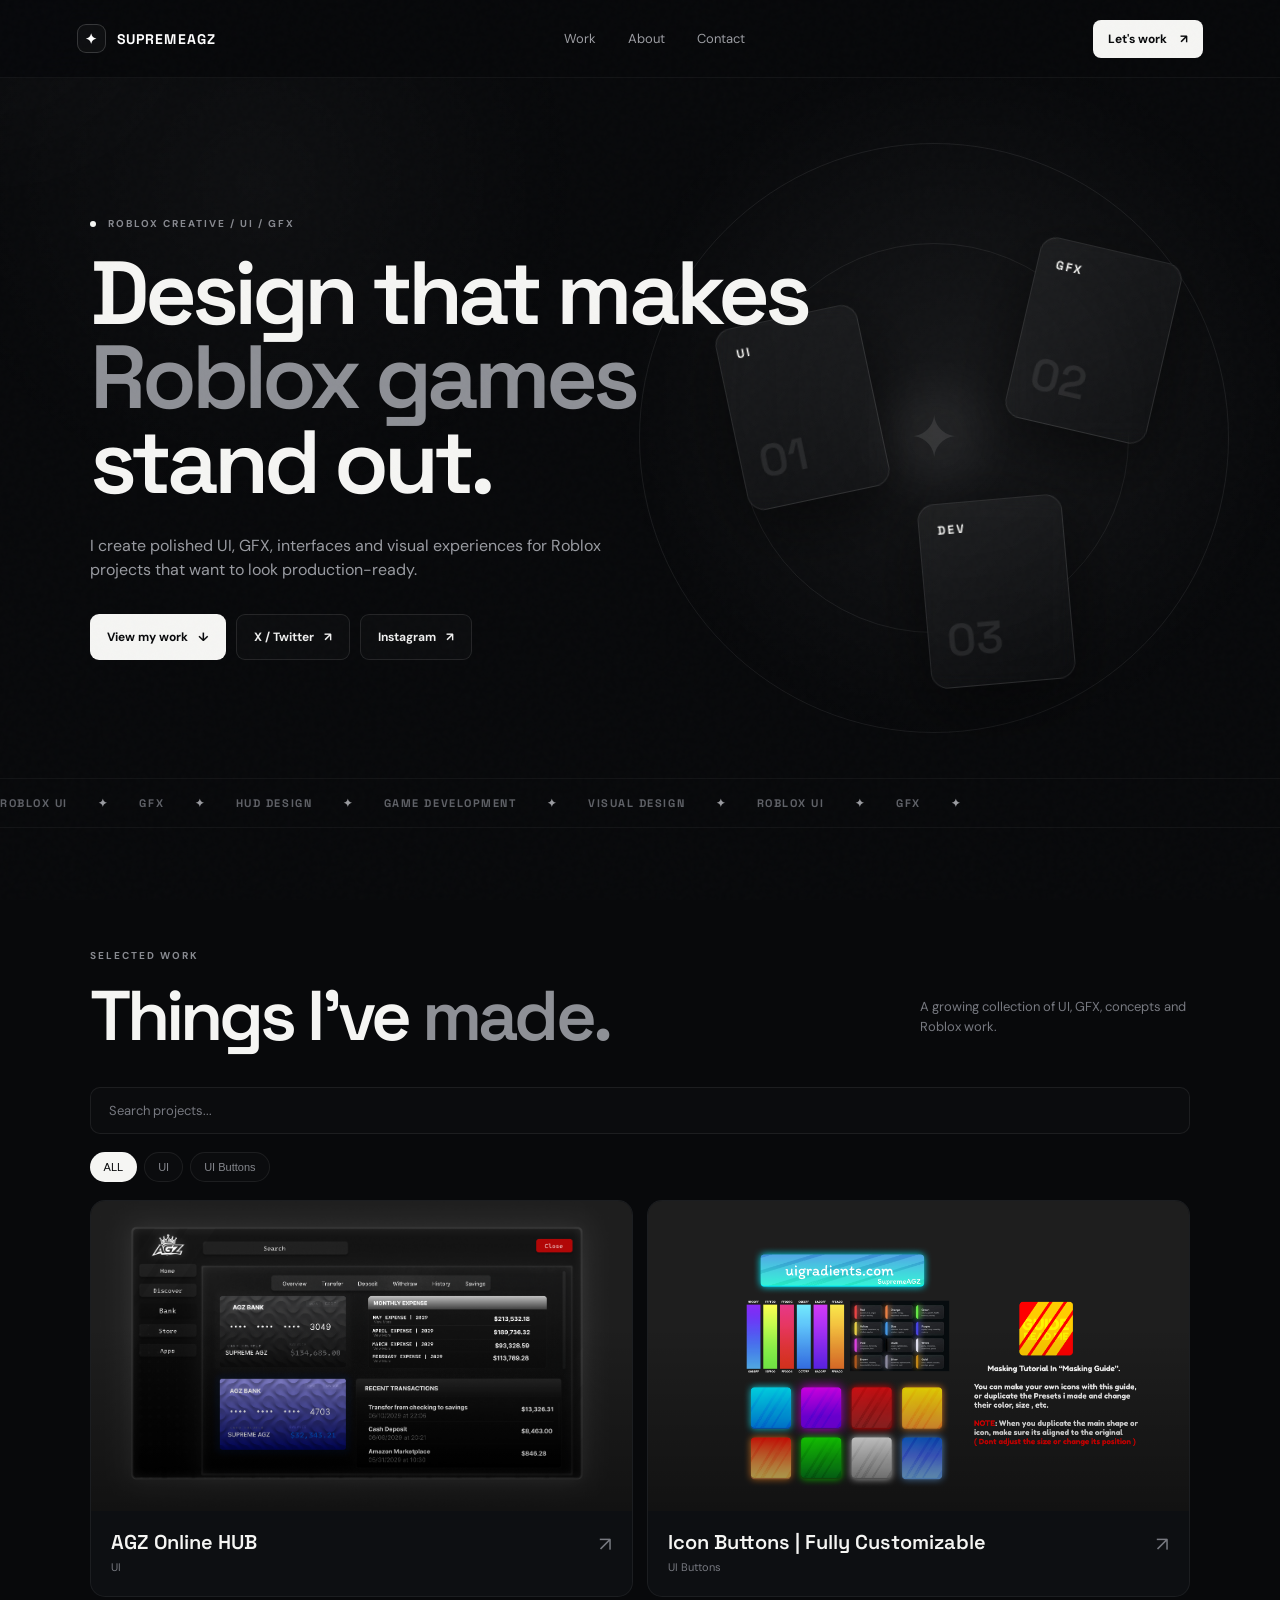
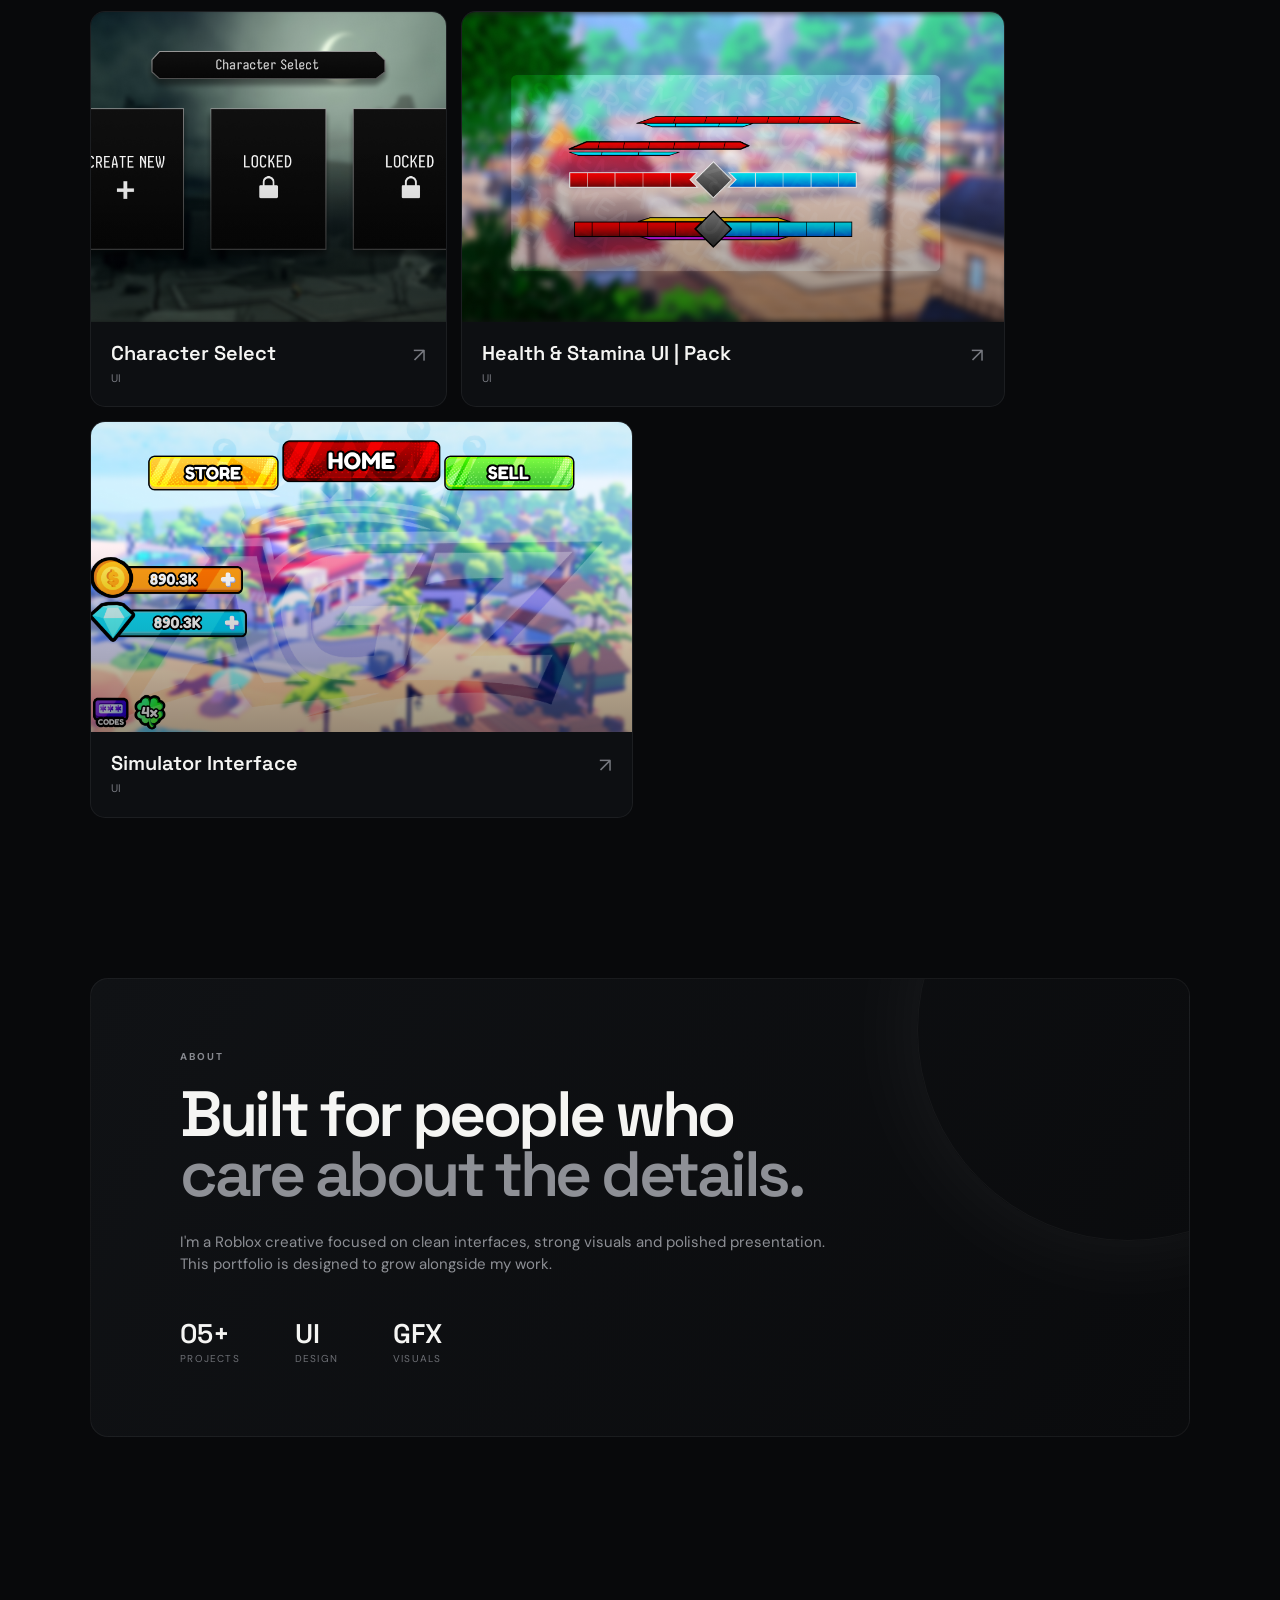
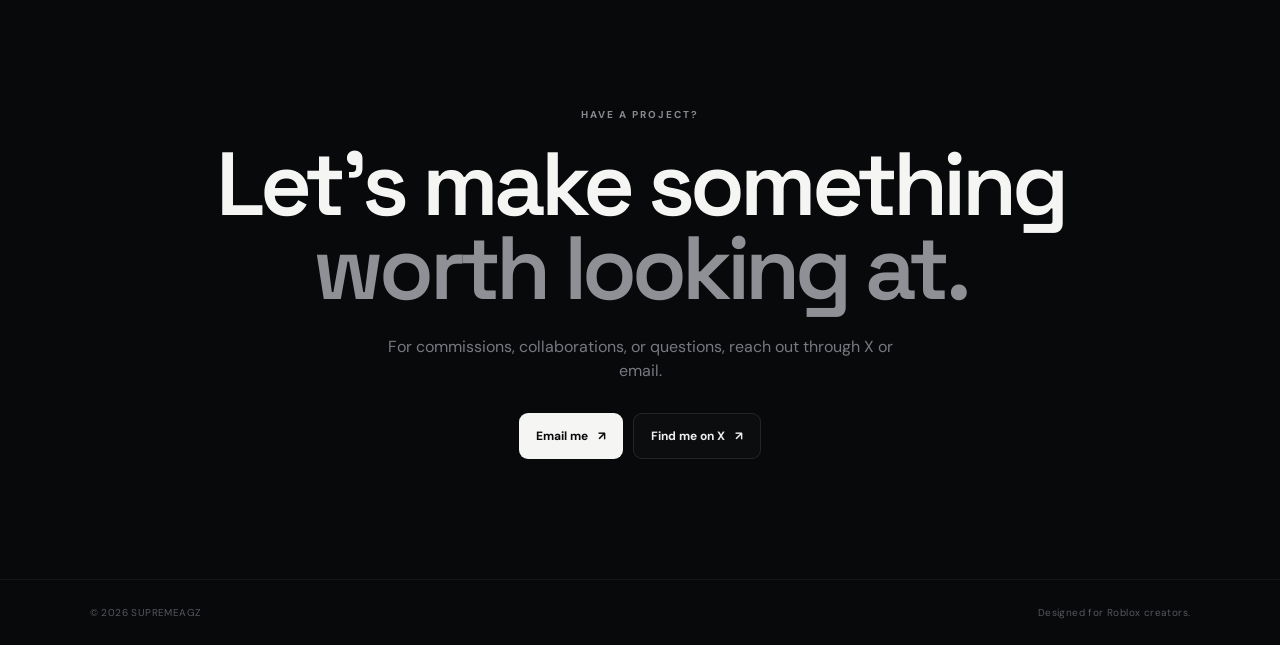
==== index.html @ 45ddc7b1 "Update index.html" ====
<!DOCTYPE html>
<html lang="en">
<head>
  <meta charset="UTF-8">
  <meta name="viewport" content="width=device-width, initial-scale=1.0">
  <title>SUPREMEAGZ — Roblox Creative Portfolio</title>
  <link rel="icon" type="image/png" href="assets/images/favicon.jpg">
  <meta name="description" content="Roblox UI, GFX and creative development portfolio.">
  <link rel="preconnect" href="https://fonts.googleapis.com">
  <link rel="preconnect" href="https://fonts.gstatic.com" crossorigin>
  <link href="https://fonts.googleapis.com/css2?family=DM+Sans:wght@400;500;600;700&family=Space+Grotesk:wght@500;600;700&display=swap" rel="stylesheet">
  <link rel="stylesheet" href="style.css">
  <link rel="apple-touch-icon" href="assets/images/favicon.jpg">
<meta name="theme-color" content="#08090b">
</head>
<body>
  <div class="cursor-glow"></div>
  <header class="site-header">
    <a class="brand" href="#top" aria-label="Home">
      <span class="brand-mark">✦</span>
      <span data-site-name>SUPREMEAGZ</span>
    </a>
    <nav>
      <a href="#work">Work</a>
      <a href="#about">About</a>
      <a href="#contact">Contact</a>
    </nav>
    <a class="header-cta" href="#contact">Let's work <span>↗</span></a>
  </header>

  <main id="top">
    <section class="hero">
      <div class="hero-noise"></div>
      <div class="hero-copy">
        <p class="eyebrow"><span></span> ROBLOX CREATIVE / UI / GFX</p>
        <h1>Design that makes<br><em>Roblox games</em> stand out.</h1>
        <p class="hero-text" data-hero-description>
          I create polished UI, GFX, interfaces and visual experiences for Roblox projects that want to look production-ready.
        </p>
        <div class="hero-actions">
          <a class="button primary" href="#work">View my work <span>↓</span></a>
          <a class="button ghost" data-x-link href="#" target="_blank" rel="noreferrer">X / Twitter <span>↗</span></a>
          <a class="button ghost" data-instagram-link href="#" target="_blank" rel="noopener">
  Instagram <span>↗</span>
</a>
        </div>
      </div>
      <div class="hero-art" aria-hidden="true">
        <div class="orbit orbit-one"></div>
        <div class="orbit orbit-two"></div>
        <div class="hero-card card-a"><span>UI</span><b>01</b></div>
        <div class="hero-card card-b"><span>GFX</span><b>02</b></div>
        <div class="hero-card card-c"><span>DEV</span><b>03</b></div>
        <div class="hero-center">✦</div>
      </div>
    </section>

    <section class="marquee" aria-hidden="true">
      <div>ROBLOX UI <i>✦</i> GFX <i>✦</i> HUD DESIGN <i>✦</i> GAME DEVELOPMENT <i>✦</i> VISUAL DESIGN <i>✦</i> ROBLOX UI <i>✦</i> GFX <i>✦</i></div>
    </section>

    <section class="work section" id="work">
      <div class="section-heading">
        <div>
          <p class="eyebrow">SELECTED WORK</p>
          <h2>Things I've <em>made.</em></h2>
        </div>
        <p class="section-note">A growing collection of UI, GFX, concepts and Roblox work.</p>
      </div>
     <div class="project-search">
  <input
    type="search"
    id="project-search"
    placeholder="Search projects..."
    aria-label="Search projects"
    autocomplete="off"
  >
</div>

<div class="filter-row" id="filters"></div>
<div class="project-grid" id="project-grid"></div>
    </section>

    <section class="about section" id="about">
      <div class="about-panel">
        <p class="eyebrow">ABOUT</p>
        <h2>Built for people who<br><em>care about the details.</em></h2>
        <p data-about>I'm a Roblox creative focused on clean interfaces, strong visuals and polished presentation. This portfolio is designed to grow alongside my work.</p>
        <div class="stats">
          <div><strong data-stat-projects>00+</strong><span>Projects</span></div>
          <div><strong>UI</strong><span>Design</span></div>
          <div><strong>GFX</strong><span>Visuals</span></div>
        </div>
      </div>
    </section>

    <section class="contact section" id="contact">
      <div class="contact-inner">
        <p class="eyebrow">HAVE A PROJECT?</p>
        <h2>Let's make something<br><em>worth looking at.</em></h2>
        <p>For commissions, collaborations, or questions, reach out through X or email.</p>
        <div class="contact-actions">
          <a class="button primary" data-email-link href="mailto:you@example.com">Email me <span>↗</span></a>
          <a class="button ghost" data-x-link href="#" target="_blank" rel="noreferrer">Find me on X <span>↗</span></a>
        </div>
      </div>
    </section>
  </main>

  <footer>
    <span>© <span id="year"></span> <span data-site-name>SUPREMEAGZ</span></span>
    <span>Designed for Roblox creators.</span>
  </footer>

  <div class="modal" id="project-modal" aria-hidden="true">
    <div class="modal-backdrop" data-close-modal></div>
    <div class="modal-window">
      <button class="modal-close" data-close-modal aria-label="Close">×</button>
      <div class="modal-image-wrap"><img id="modal-image" alt=""></div>
      <div class="modal-info">
        <p class="eyebrow" id="modal-category"></p>
        <h3 id="modal-title"></h3>
        <p id="modal-description"></p>
     <a id="modal-link" class="text-link" href="#" target="_blank" rel="noreferrer">Open project ↗</a>

<a id="modal-x" class="text-link" href="https://x.com/supremeagzgfx" target="_blank" rel="noopener">
  X / Twitter @supremeagzgfx ↗
</a>

<a id="modal-instagram" class="text-link" href="https://www.instagram.com/supremeagzgfx/" target="_blank" rel="noopener">
  Instagram @supremeagzgfx ↗
</a>
      </div>
    </div>
  </div>

  <script src="projects.js"></script>
  <script src="script.js"></script>
</body>
</html>
---- style.css ----
*{box-sizing:border-box}html{scroll-behavior:smooth}body{margin:0;background:#08090b;color:#f5f5f3;font-family:"DM Sans",sans-serif;line-height:1.5;overflow-x:hidden}body:before{content:"";position:fixed;inset:0;pointer-events:none;opacity:.035;background-image:url("data:image/svg+xml,%3Csvg viewBox='0 0 180 180' xmlns='http://www.w3.org/2000/svg'%3E%3Cfilter id='n'%3E%3CfeTurbulence type='fractalNoise' baseFrequency='.9' numOctaves='4' stitchTiles='stitch'/%3E%3C/filter%3E%3Crect width='100%25' height='100%25' filter='url(%23n)' opacity='.5'/%3E%3C/svg%3E");z-index:20}.site-header{height:78px;padding:0 6vw;display:flex;align-items:center;justify-content:space-between;border-bottom:1px solid #ffffff0c;position:sticky;top:0;background:#08090bd9;backdrop-filter:blur(18px);z-index:15}.brand{display:flex;align-items:center;gap:11px;color:#fff;text-decoration:none;font:700 14px "Space Grotesk";letter-spacing:.08em}.brand-mark{width:29px;height:29px;display:grid;place-items:center;border:1px solid #ffffff2a;border-radius:9px;background:#ffffff08;color:#fff}.site-header nav{display:flex;gap:32px}.site-header nav a{color:#9c9da2;text-decoration:none;font-size:13px}.site-header nav a:hover{color:#fff}.header-cta{color:#08090b;background:#f5f5f3;text-decoration:none;padding:10px 15px;border-radius:8px;font-size:12px;font-weight:700}.header-cta span,.button span{margin-left:10px}.hero{min-height:700px;padding:100px 7vw 80px;display:flex;align-items:center;position:relative;overflow:hidden;background:radial-gradient(circle at 75% 45%,#ffffff10,transparent 34%),radial-gradient(circle at 20% 15%,#ffffff08,transparent 28%)}.hero-copy{max-width:720px;position:relative;z-index:2}.eyebrow{font-size:10px;letter-spacing:.2em;color:#888a90;font-weight:700;margin:0 0 20px}.eyebrow span{display:inline-block;width:6px;height:6px;background:#f5f5f3;border-radius:50%;margin-right:8px}.hero h1,.section h2{font:600 clamp(52px,7vw,98px)/.94 "Space Grotesk";letter-spacing:-.055em;margin:0}.hero h1 em,.section h2 em{font-style:normal;color:#8e9096}.hero-text{max-width:570px;color:#999ba1;font-size:16px;margin:30px 0 32px}.hero-actions,.contact-actions{display:flex;gap:10px;flex-wrap:wrap}.button{display:inline-flex;align-items:center;justify-content:center;padding:13px 17px;border-radius:9px;text-decoration:none;font-size:12px;font-weight:700;transition:.25s transform,.25s background}.button:hover{transform:translateY(-2px)}.button.primary{background:#f5f5f3;color:#08090b}.button.ghost{border:1px solid #ffffff19;color:#eee;background:#ffffff05}.hero-art{position:absolute;right:6vw;width:42vw;height:560px;max-width:620px}.hero-center{position:absolute;left:50%;top:50%;transform:translate(-50%,-50%);font-size:60px;color:#ffffff18;text-shadow:0 0 70px #fff}.orbit{position:absolute;border:1px solid #ffffff12;border-radius:50%;left:50%;top:50%;transform:translate(-50%,-50%)}.orbit-one{width:390px;height:390px}.orbit-two{width:590px;height:590px}.hero-card{position:absolute;width:145px;height:185px;border:1px solid #ffffff18;background:linear-gradient(145deg,#ffffff0d,#ffffff02);border-radius:17px;padding:18px;display:flex;flex-direction:column;justify-content:space-between;box-shadow:0 20px 70px #0008;backdrop-filter:blur(10px)}.hero-card span{font:700 12px "Space Grotesk";letter-spacing:.15em}.hero-card b{font:600 45px "Space Grotesk";color:#ffffff16}.card-a{left:12%;top:28%;transform:rotate(-12deg)}.card-b{right:7%;top:16%;transform:rotate(13deg)}.card-c{right:25%;bottom:6%;transform:rotate(-5deg)}.marquee{overflow:hidden;border-top:1px solid #ffffff0b;border-bottom:1px solid #ffffff0b;padding:17px 0;white-space:nowrap;color:#5f6167;font:700 11px "Space Grotesk";letter-spacing:.14em}.marquee div{animation:scroll 30s linear infinite}.marquee i{font-style:normal;margin:0 26px;color:#9a9ba0}@keyframes scroll{to{transform:translateX(-35%)}}.section{padding:120px 7vw}.section-heading{display:flex;justify-content:space-between;align-items:end;margin-bottom:38px}.section h2{font-size:clamp(46px,5.5vw,76px)}.section-note{color:#777980;max-width:270px;font-size:13px}.filter-row{display:flex;gap:7px;margin-bottom:18px}.filter{border:1px solid #ffffff12;background:#ffffff04;color:#85878d;border-radius:99px;padding:8px 13px;font-size:11px;cursor:pointer}.filter.active,.filter:hover{background:#f5f5f3;color:#08090b}.project-grid{display:grid;grid-template-columns:repeat(12,1fr);gap:14px}.project{grid-column:span 6;min-height:390px;border:1px solid #ffffff10;border-radius:15px;overflow:hidden;background:#0d0f12;cursor:pointer;position:relative;transition:.35s transform,.35s border-color}.project:nth-child(3n){grid-column:span 4}.project:hover{transform:translateY(-5px);border-color:#ffffff2b}.project-image{height:310px;overflow:hidden;background:#111;position:relative}.project-image img{width:100%;height:100%;object-fit:cover;display:block;transition:.5s transform}.project:hover img{transform:scale(1.035)}.project-placeholder{width:100%;height:100%;display:grid;place-items:center;background:radial-gradient(circle,#25272b,#111216);font:700 56px "Space Grotesk";color:#ffffff12}.project-overlay{position:absolute;inset:0;background:linear-gradient(transparent 40%,#000b);opacity:.55}.project-info{padding:18px 20px 20px;display:flex;justify-content:space-between;gap:15px}.project-title{font:600 20px "Space Grotesk";margin:0}.project-meta{color:#777980;font-size:11px;margin-top:4px}.project-arrow{font-size:20px;color:#777980}.about{padding-top:40px}.about-panel{border:1px solid #ffffff0e;border-radius:18px;padding:70px 7vw;background:linear-gradient(120deg,#101215,#0a0b0d);position:relative;overflow:hidden}.about-panel:after{content:"";position:absolute;width:420px;height:420px;border-radius:50%;right:-150px;top:-160px;border:1px solid #ffffff0b;box-shadow:0 0 100px #fff1}.about-panel h2{font-size:clamp(42px,5vw,70px);max-width:800px}.about-panel>p:not(.eyebrow){color:#8d8f95;max-width:650px;margin:27px 0 40px;font-size:15px}.stats{display:flex;gap:55px}.stats div{display:flex;flex-direction:column}.stats strong{font:600 27px "Space Grotesk"}.stats span{font-size:10px;color:#6e7076;text-transform:uppercase;letter-spacing:.12em}.contact{padding:150px 7vw 120px;text-align:center}.contact-inner{max-width:900px;margin:auto}.contact h2{font-size:clamp(52px,7vw,92px)}.contact-inner>p:not(.eyebrow){color:#777980;max-width:520px;margin:25px auto 30px}.contact-actions{justify-content:center}footer{border-top:1px solid #ffffff0c;padding:25px 7vw;display:flex;justify-content:space-between;color:#55575d;font-size:10px;letter-spacing:.04em}.modal{display:none;position:fixed;inset:0;z-index:50}.modal.open{display:grid;place-items:center}.modal-backdrop{position:absolute;inset:0;background:#000c;backdrop-filter:blur(12px)}.modal-window{position:relative;width:min(1000px,90vw);max-height:90vh;overflow:auto;background:#0c0e11;border:1px solid #ffffff18;border-radius:18px;z-index:2;box-shadow:0 30px 100px #000}.modal-close{position:absolute;right:15px;top:12px;width:35px;height:35px;border:1px solid #ffffff18;background:#0008;color:#fff;border-radius:50%;font-size:23px;z-index:3;cursor:pointer}.modal-image-wrap{height:min(62vh,600px);background:#111}.modal-image-wrap img{width:100%;height:100%;object-fit:contain}.modal-info{padding:25px 28px 30px}.modal-info h3{font:600 32px "Space Grotesk";margin:0 0 10px}.modal-info p:not(.eyebrow){color:#85878d;max-width:700px}.text-link{color:#fff;font-size:12px;font-weight:700;text-decoration:none}.cursor-glow{position:fixed;width:320px;height:320px;border-radius:50%;background:#fff;opacity:.025;filter:blur(90px);pointer-events:none;transform:translate(-50%,-50%);z-index:0}@media(max-width:900px){.site-header nav{display:none}.hero{min-height:650px;padding-top:80px}.hero-art{opacity:.42;right:-20%;width:75vw}.hero-copy{max-width:650px}.project,.project:nth-child(3n){grid-column:span 12}.section-heading{display:block}.section-note{margin-top:18px}.about-panel{padding:50px 7vw}}@media(max-width:600px){.site-header{padding:0 5vw}.header-cta{display:none}.hero{padding:70px 5vw 60px}.hero h1{font-size:49px}.hero-art{right:-40%;top:120px;width:100vw}.section{padding:90px 5vw}.project-image{height:245px}.about-panel{padding:45px 6vw}.stats{gap:25px}.contact{padding:100px 5vw}.contact h2{font-size:50px}footer{padding:22px 5vw;gap:15px;flex-direction:column}}
.project-search {
  margin-bottom: 18px;
}

.project-search input {
  width: 100%;
  box-sizing: border-box;
  padding: 14px 18px;
  border: 1px solid #ffffff12;
  border-radius: 10px;
  background: #ffffff04;
  color: #f5f5f3;
  font: 13px "DM Sans", sans-serif;
  outline: none;
  transition: .25s border-color, .25s background, .25s box-shadow;
}

.project-search input::placeholder {
  color: #777980;
  opacity: 1;
}

.project-search input:focus {
  border-color: #ffffff2b;
  background: #ffffff06;
  box-shadow: 0 0 0 3px #ffffff05;
}

.no-results {
  grid-column: 1 / -1;
  padding: 60px 20px;
  text-align: center;
  opacity: .65;
}

.no-results h3 {
  margin: 0 0 8px;
  font: 600 22px "Space Grotesk";
}

.no-results p {
  margin: 0;
  color: #777980;
  font-size: 13px;
}
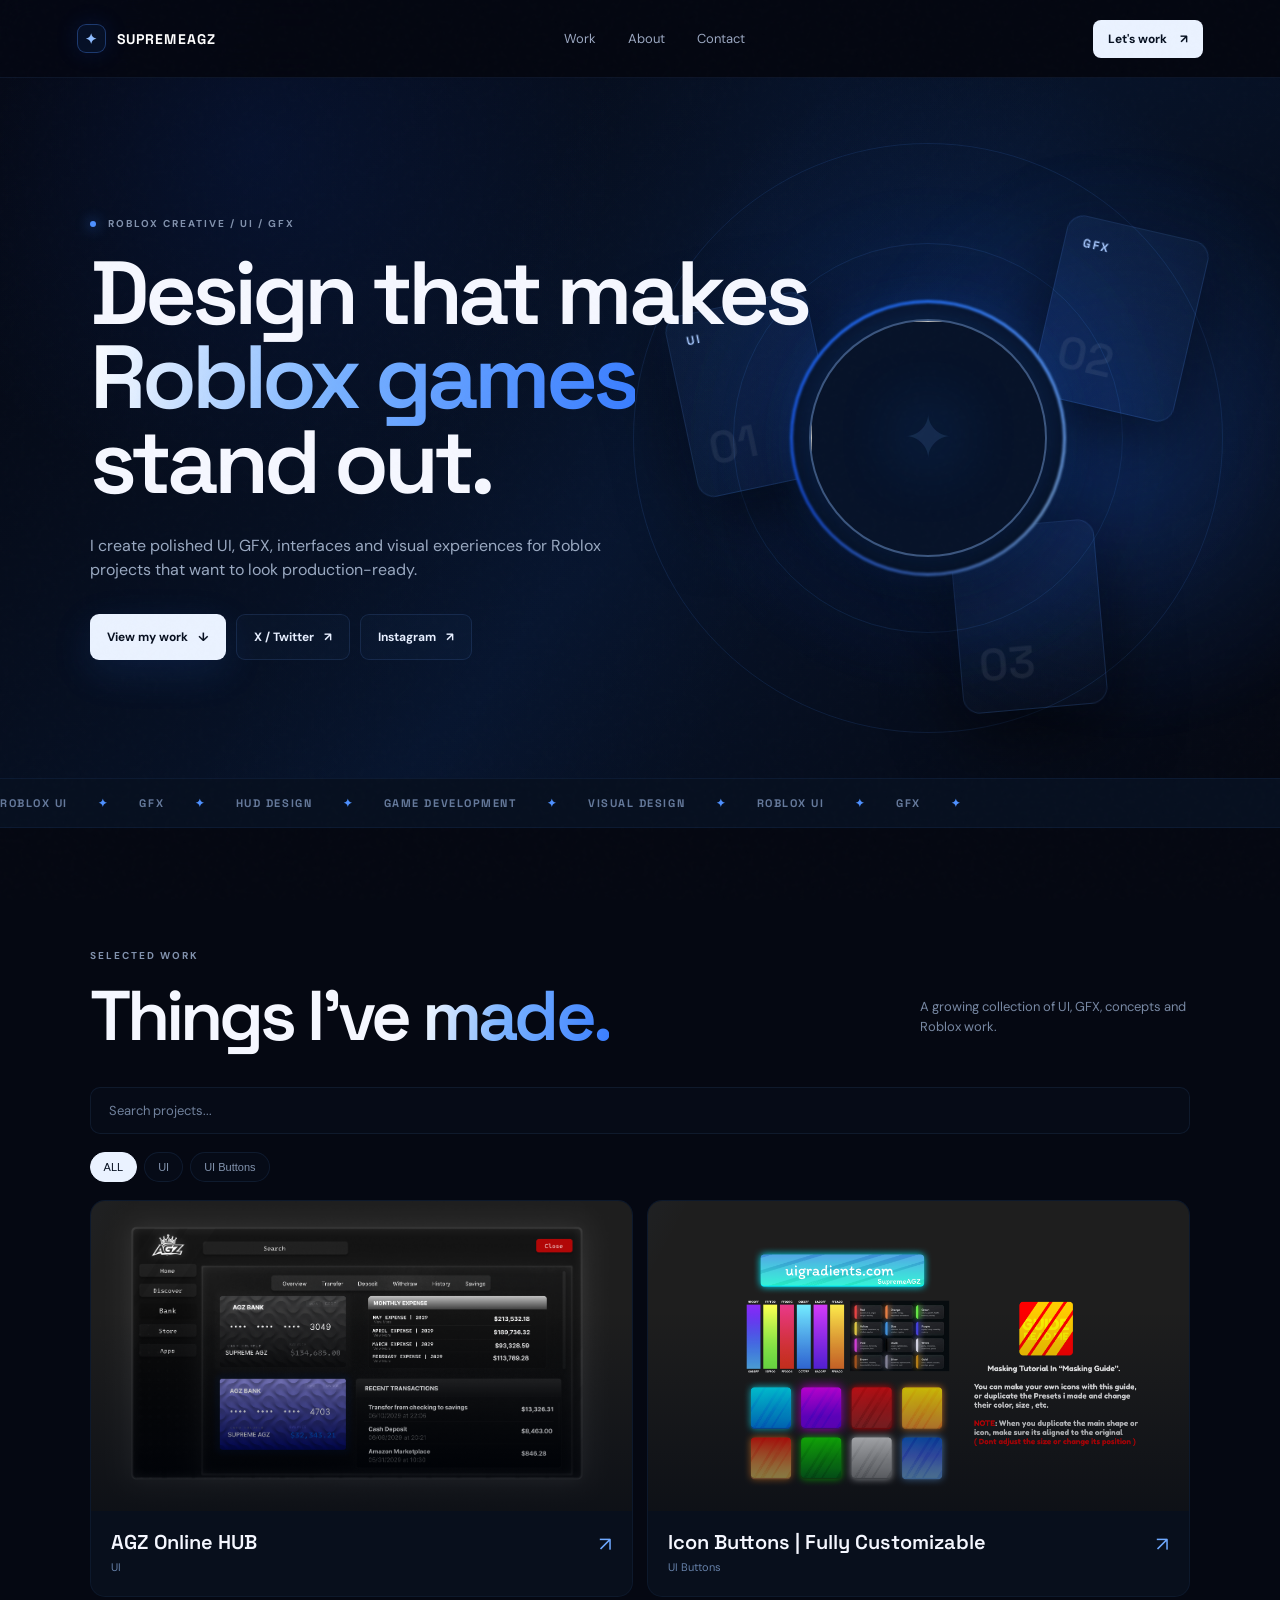
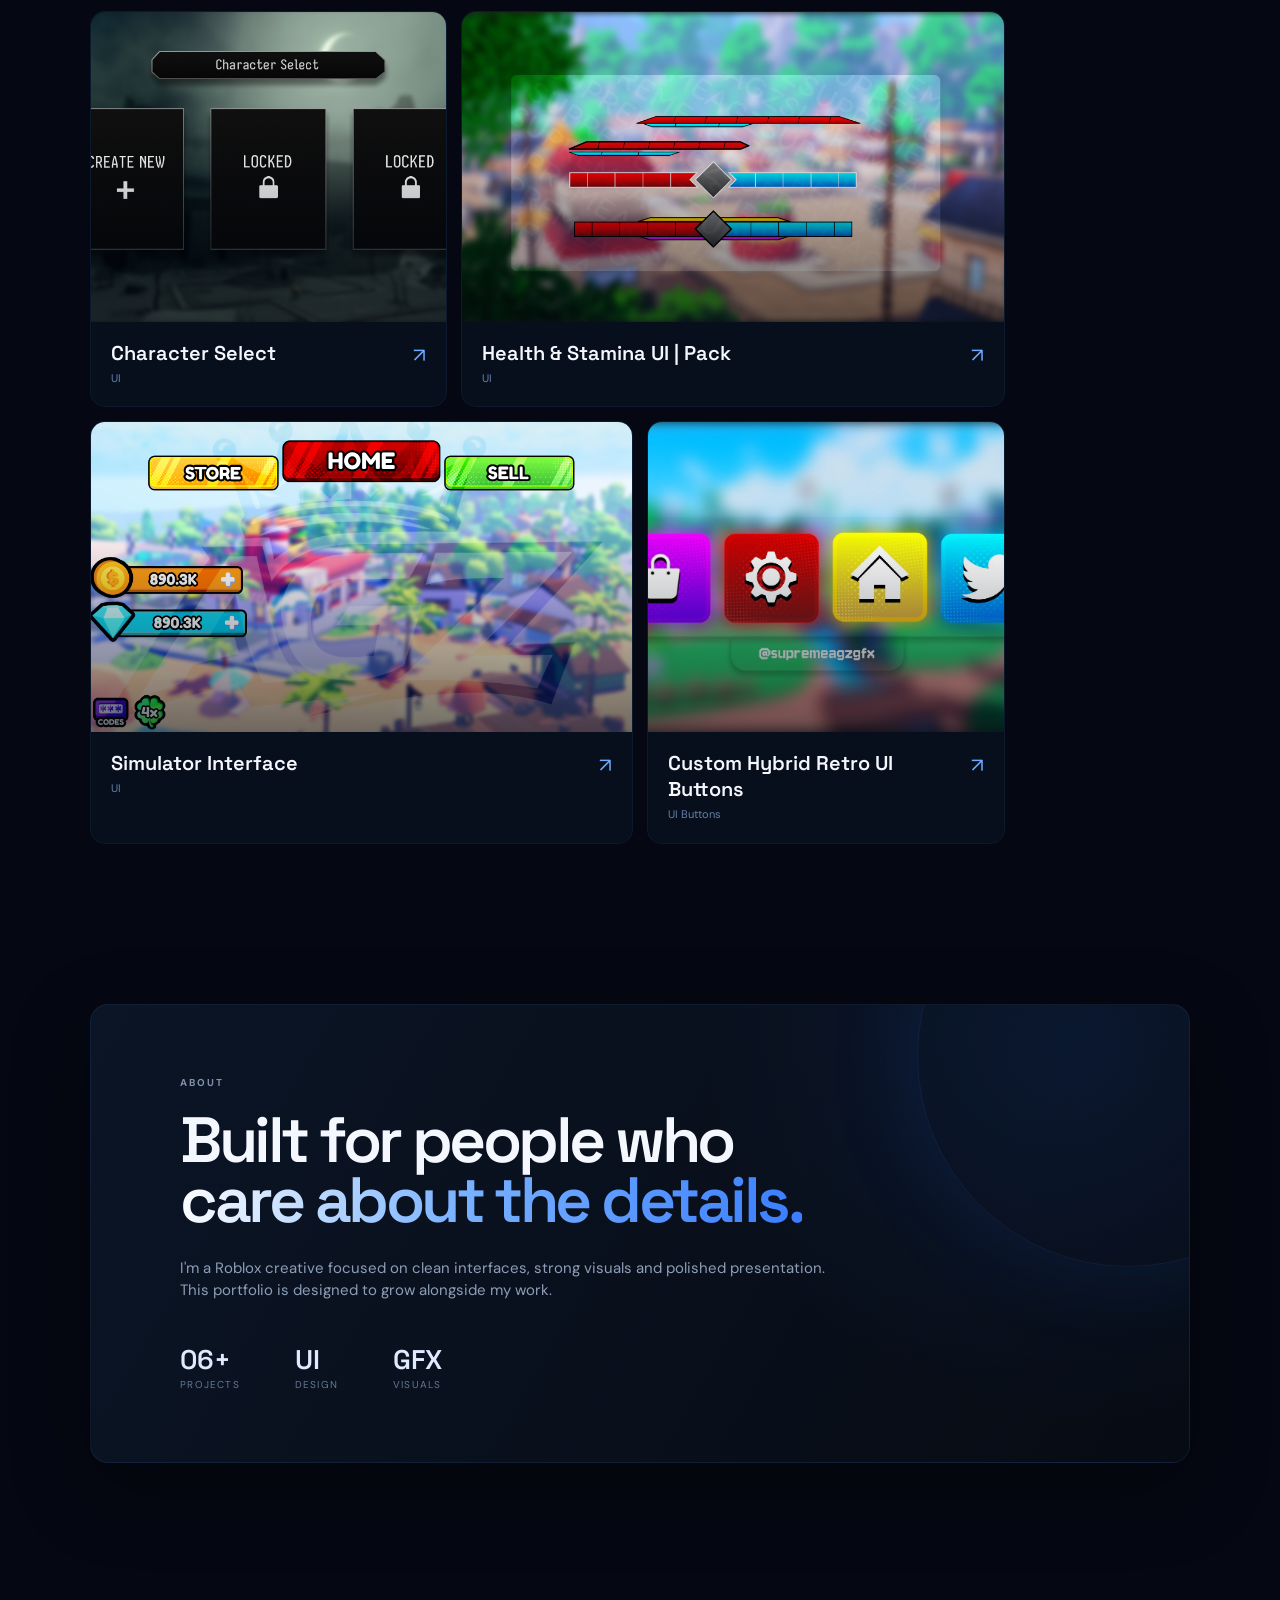
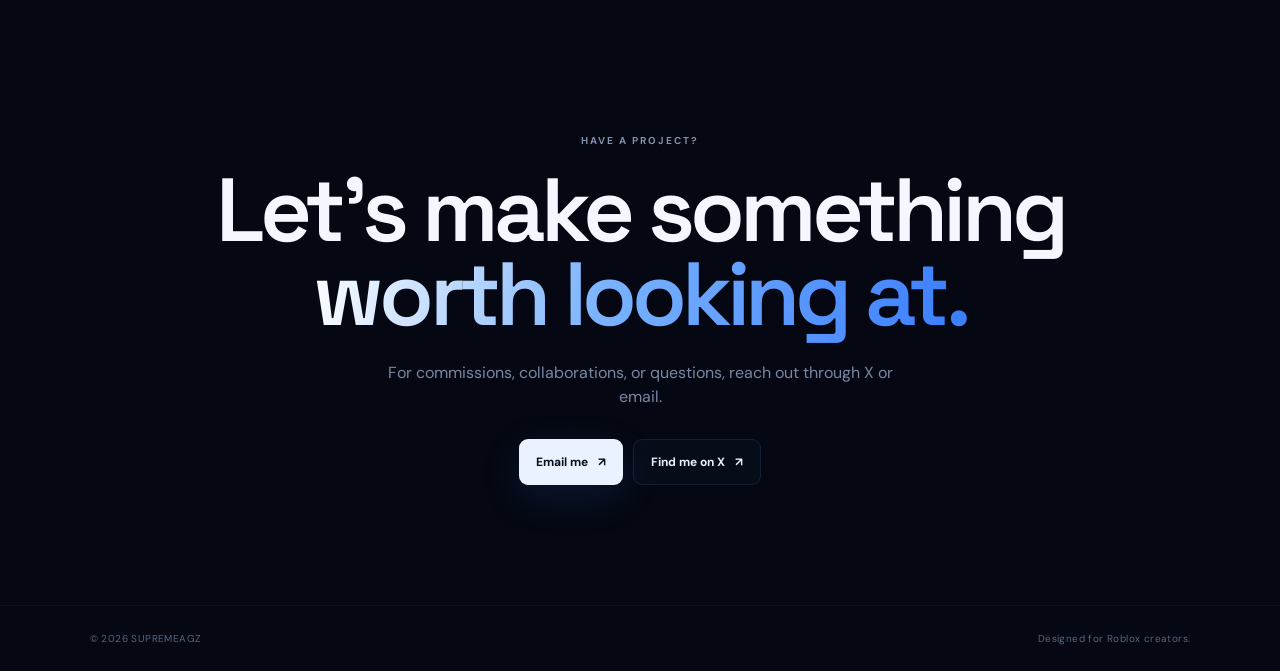
==== commit 5251a737: "Add files via upload" ====
--- a/index.html
+++ b/index.html
@@ -6,15 +6,21 @@
   <title>SUPREMEAGZ — Roblox Creative Portfolio</title>
   <link rel="icon" type="image/png" href="assets/images/favicon.jpg">
   <meta name="description" content="Roblox UI, GFX and creative development portfolio.">
+  <meta name="theme-color" content="#071022">
+  <meta property="og:title" content="SUPREMEAGZ — Roblox Creative Portfolio">
+  <meta property="og:description" content="Roblox UI, GFX and creative development portfolio.">
+  <meta property="og:type" content="website">
   <link rel="preconnect" href="https://fonts.googleapis.com">
   <link rel="preconnect" href="https://fonts.gstatic.com" crossorigin>
   <link href="https://fonts.googleapis.com/css2?family=DM+Sans:wght@400;500;600;700&family=Space+Grotesk:wght@500;600;700&display=swap" rel="stylesheet">
   <link rel="stylesheet" href="style.css">
-  <link rel="apple-touch-icon" href="assets/images/favicon.jpg">
-<meta name="theme-color" content="#08090b">
+  <link rel="apple-touch-icon" href="assets/images/webicon2.jpg">
 </head>
 <body>
   <div class="cursor-glow"></div>
+  <div class="site-ambient ambient-one"></div>
+  <div class="site-ambient ambient-two"></div>
+
   <header class="site-header">
     <a class="brand" href="#top" aria-label="Home">
       <span class="brand-mark">✦</span>
@@ -31,7 +37,8 @@
   <main id="top">
     <section class="hero">
       <div class="hero-noise"></div>
-      <div class="hero-copy">
+      <div class="hero-glow"></div>
+      <div class="hero-copy reveal reveal-left">
         <p class="eyebrow"><span></span> ROBLOX CREATIVE / UI / GFX</p>
         <h1>Design that makes<br><em>Roblox games</em> stand out.</h1>
         <p class="hero-text" data-hero-description>
@@ -40,14 +47,21 @@
         <div class="hero-actions">
           <a class="button primary" href="#work">View my work <span>↓</span></a>
           <a class="button ghost" data-x-link href="#" target="_blank" rel="noreferrer">X / Twitter <span>↗</span></a>
-          <a class="button ghost" data-instagram-link href="#" target="_blank" rel="noopener">
-  Instagram <span>↗</span>
-</a>
+          <a class="button ghost" data-instagram-link href="#" target="_blank" rel="noopener">Instagram <span>↗</span></a>
         </div>
       </div>
-      <div class="hero-art" aria-hidden="true">
+
+      <div class="hero-art reveal reveal-right" aria-hidden="true">
+        <div class="hero-orb orb-one"></div>
+        <div class="hero-orb orb-two"></div>
         <div class="orbit orbit-one"></div>
         <div class="orbit orbit-two"></div>
+
+        <div class="hero-pfp-wrap">
+          <div class="hero-pfp-ring"></div>
+          <img class="hero-pfp" src="assets/images/pfp.jpg" alt="">
+        </div>
+
         <div class="hero-card card-a"><span>UI</span><b>01</b></div>
         <div class="hero-card card-b"><span>GFX</span><b>02</b></div>
         <div class="hero-card card-c"><span>DEV</span><b>03</b></div>
@@ -60,29 +74,24 @@
     </section>
 
     <section class="work section" id="work">
-      <div class="section-heading">
+      <div class="section-heading reveal">
         <div>
           <p class="eyebrow">SELECTED WORK</p>
           <h2>Things I've <em>made.</em></h2>
         </div>
         <p class="section-note">A growing collection of UI, GFX, concepts and Roblox work.</p>
       </div>
-     <div class="project-search">
-  <input
-    type="search"
-    id="project-search"
-    placeholder="Search projects..."
-    aria-label="Search projects"
-    autocomplete="off"
-  >
-</div>
 
-<div class="filter-row" id="filters"></div>
-<div class="project-grid" id="project-grid"></div>
+      <div class="project-search reveal">
+        <input type="search" id="project-search" placeholder="Search projects..." aria-label="Search projects" autocomplete="off">
+      </div>
+
+      <div class="filter-row reveal" id="filters"></div>
+      <div class="project-grid" id="project-grid"></div>
     </section>
 
     <section class="about section" id="about">
-      <div class="about-panel">
+      <div class="about-panel reveal">
         <p class="eyebrow">ABOUT</p>
         <h2>Built for people who<br><em>care about the details.</em></h2>
         <p data-about>I'm a Roblox creative focused on clean interfaces, strong visuals and polished presentation. This portfolio is designed to grow alongside my work.</p>
@@ -95,7 +104,7 @@
     </section>
 
     <section class="contact section" id="contact">
-      <div class="contact-inner">
+      <div class="contact-inner reveal">
         <p class="eyebrow">HAVE A PROJECT?</p>
         <h2>Let's make something<br><em>worth looking at.</em></h2>
         <p>For commissions, collaborations, or questions, reach out through X or email.</p>
@@ -121,15 +130,9 @@
         <p class="eyebrow" id="modal-category"></p>
         <h3 id="modal-title"></h3>
         <p id="modal-description"></p>
-     <a id="modal-link" class="text-link" href="#" target="_blank" rel="noreferrer">Open project ↗</a>
-
-<a id="modal-x" class="text-link" href="https://x.com/supremeagzgfx" target="_blank" rel="noopener">
-  X / Twitter @supremeagzgfx ↗
-</a>
-
-<a id="modal-instagram" class="text-link" href="https://www.instagram.com/supremeagzgfx/" target="_blank" rel="noopener">
-  Instagram @supremeagzgfx ↗
-</a>
+        <a id="modal-link" class="text-link" href="#" target="_blank" rel="noreferrer">Open project ↗</a>
+        <a id="modal-x" class="text-link" href="https://x.com/supremeagzgfx" target="_blank" rel="noopener">X / Twitter @supremeagzgfx ↗</a>
+        <a id="modal-instagram" class="text-link" href="https://www.instagram.com/supremeagzgfx/" target="_blank" rel="noopener">Instagram @supremeagzgfx ↗</a>
       </div>
     </div>
   </div>
--- a/style.css
+++ b/style.css
@@ -1,46 +1,25 @@
-*{box-sizing:border-box}html{scroll-behavior:smooth}body{margin:0;background:#08090b;color:#f5f5f3;font-family:"DM Sans",sans-serif;line-height:1.5;overflow-x:hidden}body:before{content:"";position:fixed;inset:0;pointer-events:none;opacity:.035;background-image:url("data:image/svg+xml,%3Csvg viewBox='0 0 180 180' xmlns='http://www.w3.org/2000/svg'%3E%3Cfilter id='n'%3E%3CfeTurbulence type='fractalNoise' baseFrequency='.9' numOctaves='4' stitchTiles='stitch'/%3E%3C/filter%3E%3Crect width='100%25' height='100%25' filter='url(%23n)' opacity='.5'/%3E%3C/svg%3E");z-index:20}.site-header{height:78px;padding:0 6vw;display:flex;align-items:center;justify-content:space-between;border-bottom:1px solid #ffffff0c;position:sticky;top:0;background:#08090bd9;backdrop-filter:blur(18px);z-index:15}.brand{display:flex;align-items:center;gap:11px;color:#fff;text-decoration:none;font:700 14px "Space Grotesk";letter-spacing:.08em}.brand-mark{width:29px;height:29px;display:grid;place-items:center;border:1px solid #ffffff2a;border-radius:9px;background:#ffffff08;color:#fff}.site-header nav{display:flex;gap:32px}.site-header nav a{color:#9c9da2;text-decoration:none;font-size:13px}.site-header nav a:hover{color:#fff}.header-cta{color:#08090b;background:#f5f5f3;text-decoration:none;padding:10px 15px;border-radius:8px;font-size:12px;font-weight:700}.header-cta span,.button span{margin-left:10px}.hero{min-height:700px;padding:100px 7vw 80px;display:flex;align-items:center;position:relative;overflow:hidden;background:radial-gradient(circle at 75% 45%,#ffffff10,transparent 34%),radial-gradient(circle at 20% 15%,#ffffff08,transparent 28%)}.hero-copy{max-width:720px;position:relative;z-index:2}.eyebrow{font-size:10px;letter-spacing:.2em;color:#888a90;font-weight:700;margin:0 0 20px}.eyebrow span{display:inline-block;width:6px;height:6px;background:#f5f5f3;border-radius:50%;margin-right:8px}.hero h1,.section h2{font:600 clamp(52px,7vw,98px)/.94 "Space Grotesk";letter-spacing:-.055em;margin:0}.hero h1 em,.section h2 em{font-style:normal;color:#8e9096}.hero-text{max-width:570px;color:#999ba1;font-size:16px;margin:30px 0 32px}.hero-actions,.contact-actions{display:flex;gap:10px;flex-wrap:wrap}.button{display:inline-flex;align-items:center;justify-content:center;padding:13px 17px;border-radius:9px;text-decoration:none;font-size:12px;font-weight:700;transition:.25s transform,.25s background}.button:hover{transform:translateY(-2px)}.button.primary{background:#f5f5f3;color:#08090b}.button.ghost{border:1px solid #ffffff19;color:#eee;background:#ffffff05}.hero-art{position:absolute;right:6vw;width:42vw;height:560px;max-width:620px}.hero-center{position:absolute;left:50%;top:50%;transform:translate(-50%,-50%);font-size:60px;color:#ffffff18;text-shadow:0 0 70px #fff}.orbit{position:absolute;border:1px solid #ffffff12;border-radius:50%;left:50%;top:50%;transform:translate(-50%,-50%)}.orbit-one{width:390px;height:390px}.orbit-two{width:590px;height:590px}.hero-card{position:absolute;width:145px;height:185px;border:1px solid #ffffff18;background:linear-gradient(145deg,#ffffff0d,#ffffff02);border-radius:17px;padding:18px;display:flex;flex-direction:column;justify-content:space-between;box-shadow:0 20px 70px #0008;backdrop-filter:blur(10px)}.hero-card span{font:700 12px "Space Grotesk";letter-spacing:.15em}.hero-card b{font:600 45px "Space Grotesk";color:#ffffff16}.card-a{left:12%;top:28%;transform:rotate(-12deg)}.card-b{right:7%;top:16%;transform:rotate(13deg)}.card-c{right:25%;bottom:6%;transform:rotate(-5deg)}.marquee{overflow:hidden;border-top:1px solid #ffffff0b;border-bottom:1px solid #ffffff0b;padding:17px 0;white-space:nowrap;color:#5f6167;font:700 11px "Space Grotesk";letter-spacing:.14em}.marquee div{animation:scroll 30s linear infinite}.marquee i{font-style:normal;margin:0 26px;color:#9a9ba0}@keyframes scroll{to{transform:translateX(-35%)}}.section{padding:120px 7vw}.section-heading{display:flex;justify-content:space-between;align-items:end;margin-bottom:38px}.section h2{font-size:clamp(46px,5.5vw,76px)}.section-note{color:#777980;max-width:270px;font-size:13px}.filter-row{display:flex;gap:7px;margin-bottom:18px}.filter{border:1px solid #ffffff12;background:#ffffff04;color:#85878d;border-radius:99px;padding:8px 13px;font-size:11px;cursor:pointer}.filter.active,.filter:hover{background:#f5f5f3;color:#08090b}.project-grid{display:grid;grid-template-columns:repeat(12,1fr);gap:14px}.project{grid-column:span 6;min-height:390px;border:1px solid #ffffff10;border-radius:15px;overflow:hidden;background:#0d0f12;cursor:pointer;position:relative;transition:.35s transform,.35s border-color}.project:nth-child(3n){grid-column:span 4}.project:hover{transform:translateY(-5px);border-color:#ffffff2b}.project-image{height:310px;overflow:hidden;background:#111;position:relative}.project-image img{width:100%;height:100%;object-fit:cover;display:block;transition:.5s transform}.project:hover img{transform:scale(1.035)}.project-placeholder{width:100%;height:100%;display:grid;place-items:center;background:radial-gradient(circle,#25272b,#111216);font:700 56px "Space Grotesk";color:#ffffff12}.project-overlay{position:absolute;inset:0;background:linear-gradient(transparent 40%,#000b);opacity:.55}.project-info{padding:18px 20px 20px;display:flex;justify-content:space-between;gap:15px}.project-title{font:600 20px "Space Grotesk";margin:0}.project-meta{color:#777980;font-size:11px;margin-top:4px}.project-arrow{font-size:20px;color:#777980}.about{padding-top:40px}.about-panel{border:1px solid #ffffff0e;border-radius:18px;padding:70px 7vw;background:linear-gradient(120deg,#101215,#0a0b0d);position:relative;overflow:hidden}.about-panel:after{content:"";position:absolute;width:420px;height:420px;border-radius:50%;right:-150px;top:-160px;border:1px solid #ffffff0b;box-shadow:0 0 100px #fff1}.about-panel h2{font-size:clamp(42px,5vw,70px);max-width:800px}.about-panel>p:not(.eyebrow){color:#8d8f95;max-width:650px;margin:27px 0 40px;font-size:15px}.stats{display:flex;gap:55px}.stats div{display:flex;flex-direction:column}.stats strong{font:600 27px "Space Grotesk"}.stats span{font-size:10px;color:#6e7076;text-transform:uppercase;letter-spacing:.12em}.contact{padding:150px 7vw 120px;text-align:center}.contact-inner{max-width:900px;margin:auto}.contact h2{font-size:clamp(52px,7vw,92px)}.contact-inner>p:not(.eyebrow){color:#777980;max-width:520px;margin:25px auto 30px}.contact-actions{justify-content:center}footer{border-top:1px solid #ffffff0c;padding:25px 7vw;display:flex;justify-content:space-between;color:#55575d;font-size:10px;letter-spacing:.04em}.modal{display:none;position:fixed;inset:0;z-index:50}.modal.open{display:grid;place-items:center}.modal-backdrop{position:absolute;inset:0;background:#000c;backdrop-filter:blur(12px)}.modal-window{position:relative;width:min(1000px,90vw);max-height:90vh;overflow:auto;background:#0c0e11;border:1px solid #ffffff18;border-radius:18px;z-index:2;box-shadow:0 30px 100px #000}.modal-close{position:absolute;right:15px;top:12px;width:35px;height:35px;border:1px solid #ffffff18;background:#0008;color:#fff;border-radius:50%;font-size:23px;z-index:3;cursor:pointer}.modal-image-wrap{height:min(62vh,600px);background:#111}.modal-image-wrap img{width:100%;height:100%;object-fit:contain}.modal-info{padding:25px 28px 30px}.modal-info h3{font:600 32px "Space Grotesk";margin:0 0 10px}.modal-info p:not(.eyebrow){color:#85878d;max-width:700px}.text-link{color:#fff;font-size:12px;font-weight:700;text-decoration:none}.cursor-glow{position:fixed;width:320px;height:320px;border-radius:50%;background:#fff;opacity:.025;filter:blur(90px);pointer-events:none;transform:translate(-50%,-50%);z-index:0}@media(max-width:900px){.site-header nav{display:none}.hero{min-height:650px;padding-top:80px}.hero-art{opacity:.42;right:-20%;width:75vw}.hero-copy{max-width:650px}.project,.project:nth-child(3n){grid-column:span 12}.section-heading{display:block}.section-note{margin-top:18px}.about-panel{padding:50px 7vw}}@media(max-width:600px){.site-header{padding:0 5vw}.header-cta{display:none}.hero{padding:70px 5vw 60px}.hero h1{font-size:49px}.hero-art{right:-40%;top:120px;width:100vw}.section{padding:90px 5vw}.project-image{height:245px}.about-panel{padding:45px 6vw}.stats{gap:25px}.contact{padding:100px 5vw}.contact h2{font-size:50px}footer{padding:22px 5vw;gap:15px;flex-direction:column}}
-.project-search {
-  margin-bottom: 18px;
-}
-
-.project-search input {
-  width: 100%;
-  box-sizing: border-box;
-  padding: 14px 18px;
-  border: 1px solid #ffffff12;
-  border-radius: 10px;
-  background: #ffffff04;
-  color: #f5f5f3;
-  font: 13px "DM Sans", sans-serif;
-  outline: none;
-  transition: .25s border-color, .25s background, .25s box-shadow;
-}
-
-.project-search input::placeholder {
-  color: #777980;
-  opacity: 1;
-}
-
-.project-search input:focus {
-  border-color: #ffffff2b;
-  background: #ffffff06;
-  box-shadow: 0 0 0 3px #ffffff05;
-}
-
-.no-results {
-  grid-column: 1 / -1;
-  padding: 60px 20px;
-  text-align: center;
-  opacity: .65;
-}
-
-.no-results h3 {
-  margin: 0 0 8px;
-  font: 600 22px "Space Grotesk";
-}
-
-.no-results p {
-  margin: 0;
-  color: #777980;
-  font-size: 13px;
-}
+*{box-sizing:border-box}
+html{scroll-behavior:smooth}
+body{margin:0;background:#050812;color:#f5f7ff;font-family:"DM Sans",sans-serif;line-height:1.5;overflow-x:hidden}
+body:before{content:"";position:fixed;inset:0;pointer-events:none;opacity:.025;background-image:url("data:image/svg+xml,%3Csvg viewBox='0 0 180 180' xmlns='http://www.w3.org/2000/svg'%3E%3Cfilter id='n'%3E%3CfeTurbulence type='fractalNoise' baseFrequency='.9' numOctaves='4' stitchTiles='stitch'/%3E%3C/filter%3E%3Crect width='100%25' height='100%25' filter='url(%23n)' opacity='.5'/%3E%3C/svg%3E");z-index:20}
+.site-header{height:78px;padding:0 6vw;display:flex;align-items:center;justify-content:space-between;border-bottom:1px solid #5ea7ff18;position:sticky;top:0;background:#050812d9;backdrop-filter:blur(18px);z-index:15}
+.brand{display:flex;align-items:center;gap:11px;color:#fff;text-decoration:none;font:700 14px "Space Grotesk";letter-spacing:.08em}.brand-mark{width:29px;height:29px;display:grid;place-items:center;border:1px solid #4b8dff55;border-radius:9px;background:#2876ff16;color:#8fbcff;box-shadow:0 0 25px #1d65ff22}.site-header nav{display:flex;gap:32px}.site-header nav a{color:#9ba8c1;text-decoration:none;font-size:13px;transition:.2s color}.site-header nav a:hover{color:#fff}.header-cta{color:#061020;background:#eaf2ff;text-decoration:none;padding:10px 15px;border-radius:8px;font-size:12px;font-weight:700;transition:.25s transform,.25s box-shadow}.header-cta:hover{transform:translateY(-2px);box-shadow:0 10px 35px #3182ff35}.header-cta span,.button span{margin-left:10px}
+.hero{min-height:700px;padding:100px 7vw 80px;display:flex;align-items:center;position:relative;overflow:hidden;background:radial-gradient(circle at 76% 44%,#216cff25,transparent 31%),radial-gradient(circle at 20% 10%,#1558ff18,transparent 30%),linear-gradient(135deg,#050812,#071329 55%,#050812)}
+.hero-copy{max-width:720px;position:relative;z-index:2}.eyebrow{font-size:10px;letter-spacing:.2em;color:#8292ad;font-weight:700;margin:0 0 20px}.eyebrow span{display:inline-block;width:6px;height:6px;background:#4f91ff;border-radius:50%;margin-right:8px;box-shadow:0 0 14px #3b82ff}.hero h1,.section h2{font:600 clamp(52px,7vw,98px)/.94 "Space Grotesk";letter-spacing:-.055em;margin:0}.hero h1 em,.section h2 em{font-style:normal;background:linear-gradient(100deg,#fff 0%,#79b2ff 45%,#397dff 100%);-webkit-background-clip:text;background-clip:text;color:transparent}.hero-text{max-width:570px;color:#9aa9c1;font-size:16px;margin:30px 0 32px}.hero-actions,.contact-actions{display:flex;gap:10px;flex-wrap:wrap}.button{display:inline-flex;align-items:center;justify-content:center;padding:13px 17px;border-radius:9px;text-decoration:none;font-size:12px;font-weight:700;transition:.25s transform,.25s background,.25s box-shadow,.25s border-color}.button:hover{transform:translateY(-3px)}.button.primary{background:#eaf2ff;color:#071020;box-shadow:0 12px 40px #3182ff22}.button.primary:hover{box-shadow:0 16px 50px #3182ff45}.button.ghost{border:1px solid #6da6ff22;color:#e7efff;background:#6da6ff08}.button.ghost:hover{background:#4f91ff15;border-color:#6da6ff55}
+.hero-art{position:absolute;right:5vw;width:45vw;height:590px;max-width:650px;z-index:1}.hero-glow{position:absolute;width:650px;height:650px;right:-170px;top:40px;border-radius:50%;background:radial-gradient(circle,#2674ff2d,transparent 64%);filter:blur(10px);animation:breathe 7s ease-in-out infinite}.hero-noise{position:absolute;inset:0;pointer-events:none;background:linear-gradient(120deg,transparent 35%,#1f6dff08 50%,transparent 65%);animation:heroSweep 9s ease-in-out infinite}
+.hero-orb{position:absolute;left:50%;top:50%;border-radius:50%;transform:translate(-50%,-50%);pointer-events:none}.orb-one{width:340px;height:340px;background:radial-gradient(circle,#2e7dff24,transparent 68%);filter:blur(4px);animation:breathe 5s ease-in-out infinite}.orb-two{width:520px;height:520px;background:radial-gradient(circle,#155dff12,transparent 70%);filter:blur(8px);animation:breathe 8s ease-in-out infinite reverse}.orbit{position:absolute;border:1px solid #4d91ff20;border-radius:50%;left:50%;top:50%;transform:translate(-50%,-50%);animation:spin 22s linear infinite}.orbit-one{width:390px;height:390px}.orbit-two{width:590px;height:590px;animation-direction:reverse;animation-duration:30s}
+.hero-pfp-wrap{position:absolute;left:50%;top:50%;width:250px;height:250px;transform:translate(-50%,-50%);display:grid;place-items:center;animation:floatPfp 5s ease-in-out infinite;z-index:3}.hero-pfp-ring{position:absolute;inset:-13px;border-radius:50%;background:conic-gradient(from 0deg,#2775ff,#8fc1ff,#1d5eff,#2775ff);filter:blur(1px);animation:spin 10s linear infinite}.hero-pfp-ring:after{content:"";position:absolute;inset:3px;border-radius:50%;background:#071329}.hero-pfp{position:relative;width:238px;height:238px;object-fit:cover;border-radius:50%;display:block;border:2px solid #8cbcff66;box-shadow:0 0 50px #2475ff45,0 25px 80px #000b;z-index:2}
+.hero-card{position:absolute;width:145px;height:185px;border:1px solid #5d9dff24;background:linear-gradient(145deg,#4b8fff12,#ffffff02);border-radius:17px;padding:18px;display:flex;flex-direction:column;justify-content:space-between;box-shadow:0 20px 70px #0009,0 0 35px #2475ff0d;backdrop-filter:blur(10px);transition:.3s transform,.3s border-color}.hero-card:hover{border-color:#66a7ff55}.hero-card span{font:700 12px "Space Grotesk";letter-spacing:.15em;color:#a8c9ff}.hero-card b{font:600 45px "Space Grotesk";color:#ffffff12}.card-a{left:7%;top:27%;transform:rotate(-12deg);animation:cardFloat 6s ease-in-out infinite}.card-b{right:4%;top:14%;transform:rotate(13deg);animation:cardFloat 7s 1s ease-in-out infinite}.card-c{right:20%;bottom:4%;transform:rotate(-5deg);animation:cardFloat 6.5s .5s ease-in-out infinite}
+.hero-center{position:absolute;left:50%;top:50%;transform:translate(-50%,-50%);font-size:60px;color:#70adff20;text-shadow:0 0 70px #2475ff;z-index:4}
+.marquee{overflow:hidden;border-top:1px solid #4f91ff14;border-bottom:1px solid #4f91ff14;padding:17px 0;white-space:nowrap;color:#65799b;background:#071020;font:700 11px "Space Grotesk";letter-spacing:.14em}.marquee div{animation:scroll 30s linear infinite}.marquee i{font-style:normal;margin:0 26px;color:#4f91ff}
+.section{padding:120px 7vw}.section-heading{display:flex;justify-content:space-between;align-items:end;margin-bottom:38px}.section h2{font-size:clamp(46px,5.5vw,76px)}.section-note{color:#7888a3;max-width:270px;font-size:13px}.filter-row{display:flex;gap:7px;margin-bottom:18px;flex-wrap:wrap}.filter{border:1px solid #5d9dff1a;background:#5d9dff06;color:#8394af;border-radius:99px;padding:8px 13px;font-size:11px;cursor:pointer;transition:.25s transform,.25s background,.25s color,.25s border-color}.filter.active,.filter:hover{background:#eaf2ff;color:#071020;border-color:#eaf2ff}.project-grid{display:grid;grid-template-columns:repeat(12,1fr);gap:14px}.project{grid-column:span 6;min-height:390px;border:1px solid #5d9dff12;border-radius:15px;overflow:hidden;background:#080f1c;cursor:pointer;position:relative;transition:.4s transform,.4s border-color,.4s box-shadow}.project:nth-child(3n){grid-column:span 4}.project:hover{transform:translateY(-7px);border-color:#5d9dff55;box-shadow:0 25px 70px #145eff18,0 0 0 1px #4f91ff08}.project-image{height:310px;overflow:hidden;background:#09111f;position:relative}.project-image img{width:100%;height:100%;object-fit:cover;display:block;transition:.6s transform,.6s filter}.project:hover img{transform:scale(1.045);filter:saturate(1.08)}.project-placeholder{width:100%;height:100%;display:grid;place-items:center;background:radial-gradient(circle,#17396b,#080d17);font:700 56px "Space Grotesk";color:#ffffff12}.project-overlay{position:absolute;inset:0;background:linear-gradient(transparent 35%,#020711e8);opacity:.62}.project-blue-sheen{position:absolute;inset:-30%;background:linear-gradient(110deg,transparent 35%,#5ba2ff16 50%,transparent 65%);transform:translateX(-55%) rotate(8deg);transition:1s transform;pointer-events:none}.project:hover .project-blue-sheen{transform:translateX(55%) rotate(8deg)}.project-info{padding:18px 20px 20px;display:flex;justify-content:space-between;gap:15px}.project-title{font:600 20px "Space Grotesk";margin:0}.project-meta{color:#6681a9;font-size:11px;margin-top:4px}.project-arrow{font-size:20px;color:#6fa9ff;transition:.3s transform}.project:hover .project-arrow{transform:translate(4px,-4px)}
+.about{padding-top:40px}.about-panel{border:1px solid #5d9dff18;border-radius:18px;padding:70px 7vw;background:radial-gradient(circle at 90% 10%,#246fff1a,transparent 35%),linear-gradient(120deg,#0b1526,#070b13);position:relative;overflow:hidden;box-shadow:0 25px 80px #0005}.about-panel:after{content:"";position:absolute;width:420px;height:420px;border-radius:50%;right:-150px;top:-160px;border:1px solid #5d9dff18;box-shadow:0 0 100px #2875ff1c;animation:breathe 7s ease-in-out infinite}.about-panel h2{font-size:clamp(42px,5vw,70px);max-width:800px}.about-panel>p:not(.eyebrow){color:#8e9eb7;max-width:650px;margin:27px 0 40px;font-size:15px}.stats{display:flex;gap:55px}.stats div{display:flex;flex-direction:column}.stats strong{font:600 27px "Space Grotesk";color:#dfeaff}.stats span{font-size:10px;color:#647895;text-transform:uppercase;letter-spacing:.12em}
+.contact{padding:150px 7vw 120px;text-align:center}.contact-inner{max-width:900px;margin:auto}.contact h2{font-size:clamp(52px,7vw,92px)}.contact-inner>p:not(.eyebrow){color:#7888a3;max-width:520px;margin:25px auto 30px}.contact-actions{justify-content:center}footer{border-top:1px solid #4f91ff12;padding:25px 7vw;display:flex;justify-content:space-between;color:#536782;font-size:10px;letter-spacing:.04em}
+.modal{display:none;position:fixed;inset:0;z-index:50}.modal.open{display:grid;place-items:center}.modal-backdrop{position:absolute;inset:0;background:#020611dd;backdrop-filter:blur(12px)}.modal-window{position:relative;width:min(1000px,90vw);max-height:90vh;overflow:auto;background:#080f1a;border:1px solid #5d9dff2a;border-radius:18px;z-index:2;box-shadow:0 30px 100px #000,0 0 70px #1664ff18}.modal-close{position:absolute;right:15px;top:12px;width:35px;height:35px;border:1px solid #6da6ff2d;background:#061020dd;color:#fff;border-radius:50%;font-size:23px;z-index:3;cursor:pointer}.modal-image-wrap{height:min(62vh,600px);background:#060b14}.modal-image-wrap img{width:100%;height:100%;object-fit:contain}.modal-info{padding:25px 28px 30px}.modal-info h3{font:600 32px "Space Grotesk";margin:0 0 10px}.modal-info p:not(.eyebrow){color:#8596b0;max-width:700px}.text-link{display:inline-block;color:#8bbcff;font-size:12px;font-weight:700;text-decoration:none;margin-right:18px;margin-top:8px}.text-link:hover{color:#fff}
+.cursor-glow{position:fixed;width:360px;height:360px;border-radius:50%;background:#2875ff;opacity:.07;filter:blur(100px);pointer-events:none;transform:translate(-50%,-50%);z-index:0}
+.project-search{margin-bottom:18px}.project-search input{width:100%;box-sizing:border-box;padding:14px 18px;border:1px solid #5d9dff18;border-radius:10px;background:#5d9dff06;color:#f0f6ff;font:13px "DM Sans",sans-serif;outline:none;transition:.25s border-color,.25s background,.25s box-shadow}.project-search input::placeholder{color:#71829d;opacity:1}.project-search input:focus{border-color:#5d9dff55;background:#5d9dff0b;box-shadow:0 0 0 3px #4f91ff0b,0 12px 40px #145eff0d}.no-results{grid-column:1/-1;padding:60px 20px;text-align:center;opacity:.65}.no-results h3{margin:0 0 8px;font:600 22px "Space Grotesk"}.no-results p{margin:0;color:#71829d;font-size:13px}
+.reveal{opacity:0;transform:translateY(34px);filter:blur(5px);transition:opacity .8s ease,transform .8s cubic-bezier(.2,.7,.2,1),filter .8s ease;transition-delay:var(--delay,0ms)}.reveal-left{transform:translateX(-40px)}.reveal-right{transform:translateX(40px)}.reveal.visible{opacity:1;transform:translate(0);filter:blur(0)}.no-reveal .reveal{opacity:1;transform:none;filter:none}
+@keyframes scroll{to{transform:translateX(-35%)}}@keyframes spin{to{transform:translate(-50%,-50%) rotate(360deg)}}@keyframes floatPfp{0%,100%{transform:translate(-50%,-50%) translateY(0)}50%{transform:translate(-50%,-50%) translateY(-10px)}}@keyframes cardFloat{0%,100%{translate:0 0}50%{translate:0 -9px}}@keyframes breathe{0%,100%{scale:1;opacity:.8}50%{scale:1.08;opacity:1}}@keyframes heroSweep{0%,100%{opacity:.25;transform:translateX(-8%)}50%{opacity:1;transform:translateX(8%)}}
+@media(max-width:900px){.site-header nav{display:none}.hero{min-height:720px;padding-top:80px}.hero-art{opacity:.5;right:-20%;width:75vw}.hero-copy{max-width:650px}.project,.project:nth-child(3n){grid-column:span 12}.section-heading{display:block}.section-note{margin-top:18px}.about-panel{padding:50px 7vw}.hero-pfp-wrap{width:210px;height:210px}.hero-pfp{width:200px;height:200px}.orbit-one{width:330px;height:330px}.orbit-two{width:480px;height:480px}}
+@media(max-width:600px){.site-header{padding:0 5vw}.header-cta{display:none}.hero{padding:70px 5vw 60px;min-height:720px}.hero h1{font-size:49px}.hero-art{right:-42%;top:170px;width:105vw;opacity:.38}.hero-pfp-wrap{width:185px;height:185px}.hero-pfp{width:176px;height:176px}.hero-card{width:105px;height:135px;padding:13px}.hero-card b{font-size:32px}.card-a{left:5%}.card-b{right:1%}.card-c{right:15%;bottom:9%}.section{padding:90px 5vw}.project-image{height:245px}.about-panel{padding:45px 6vw}.stats{gap:25px}.contact{padding:100px 5vw}.contact h2{font-size:50px}footer{padding:22px 5vw;gap:15px;flex-direction:column}.text-link{margin-right:12px}}
+@media(prefers-reduced-motion:reduce){html{scroll-behavior:auto}.reveal,.reveal.visible{transition:none;opacity:1;transform:none;filter:none}.hero-pfp-wrap,.hero-pfp-ring,.orbit,.hero-card,.hero-glow,.hero-noise,.hero-orb,.about-panel:after{animation:none}.marquee div{animation:none}}
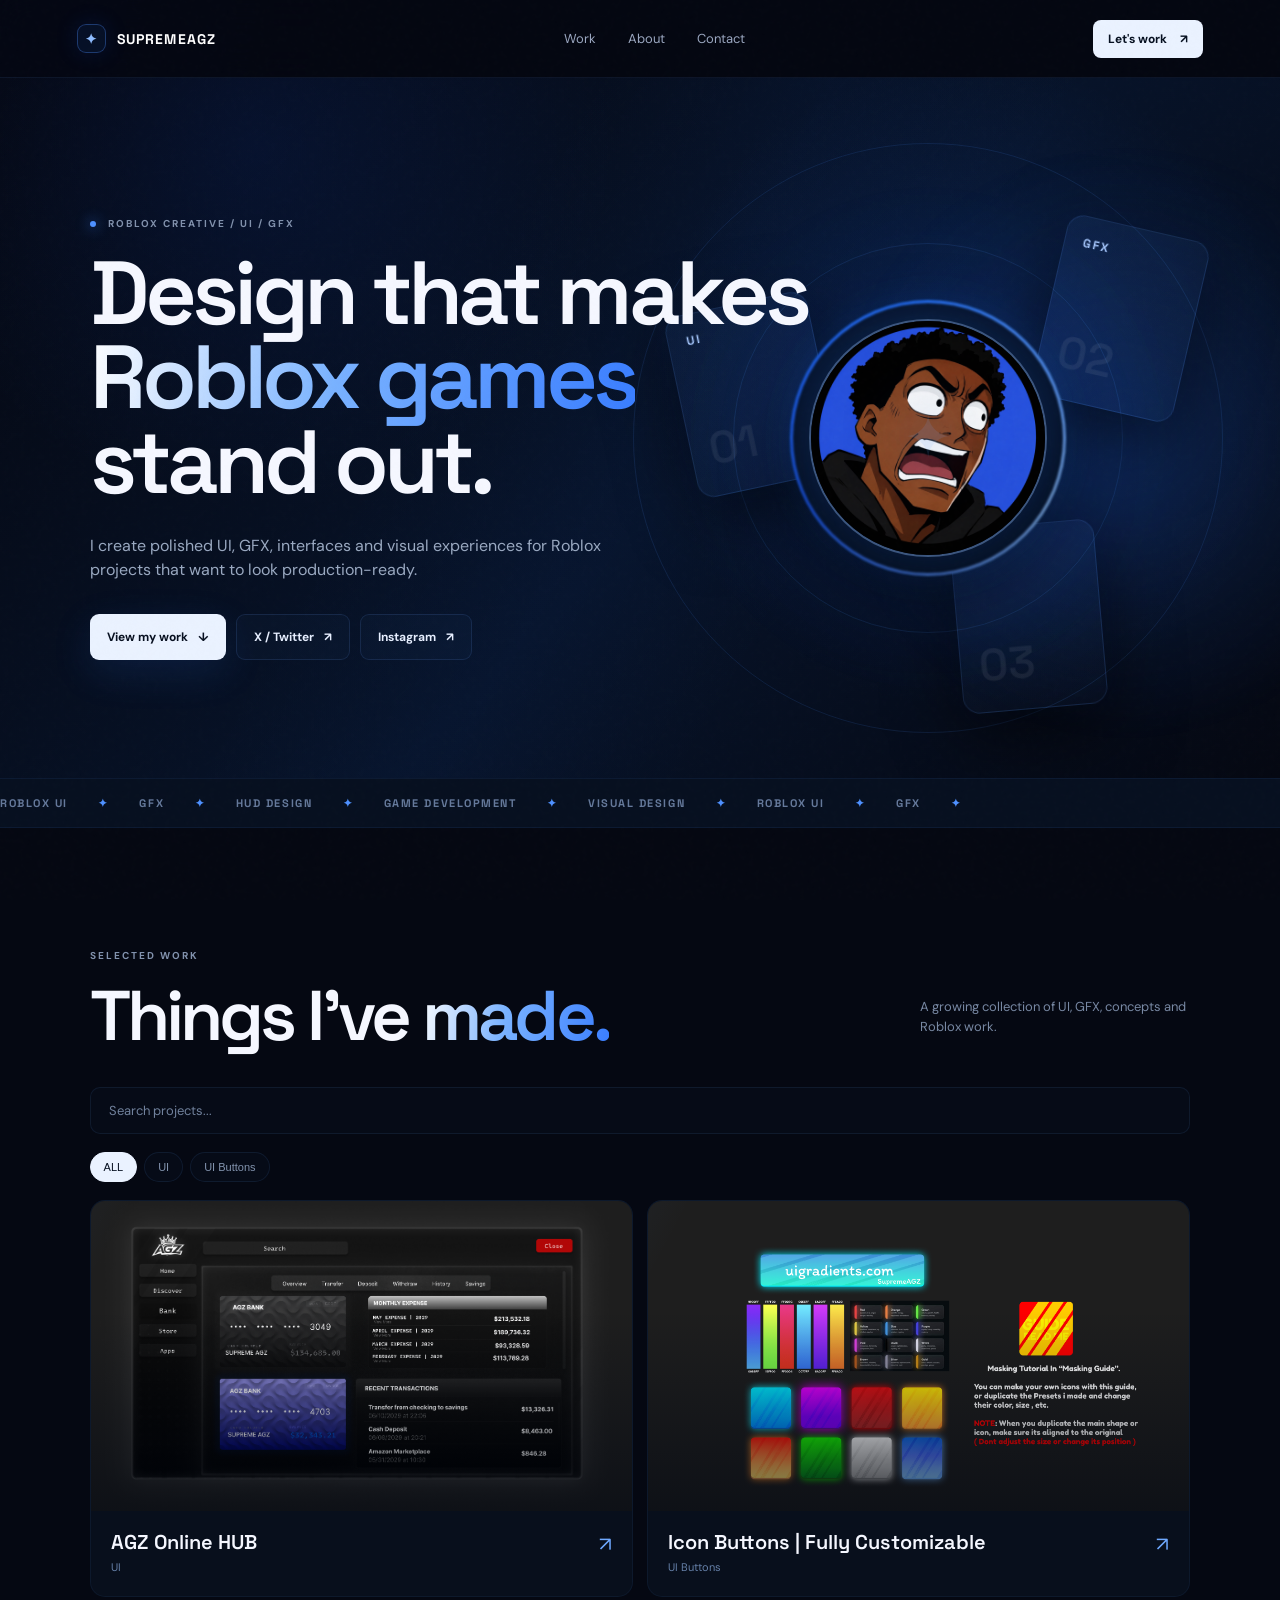
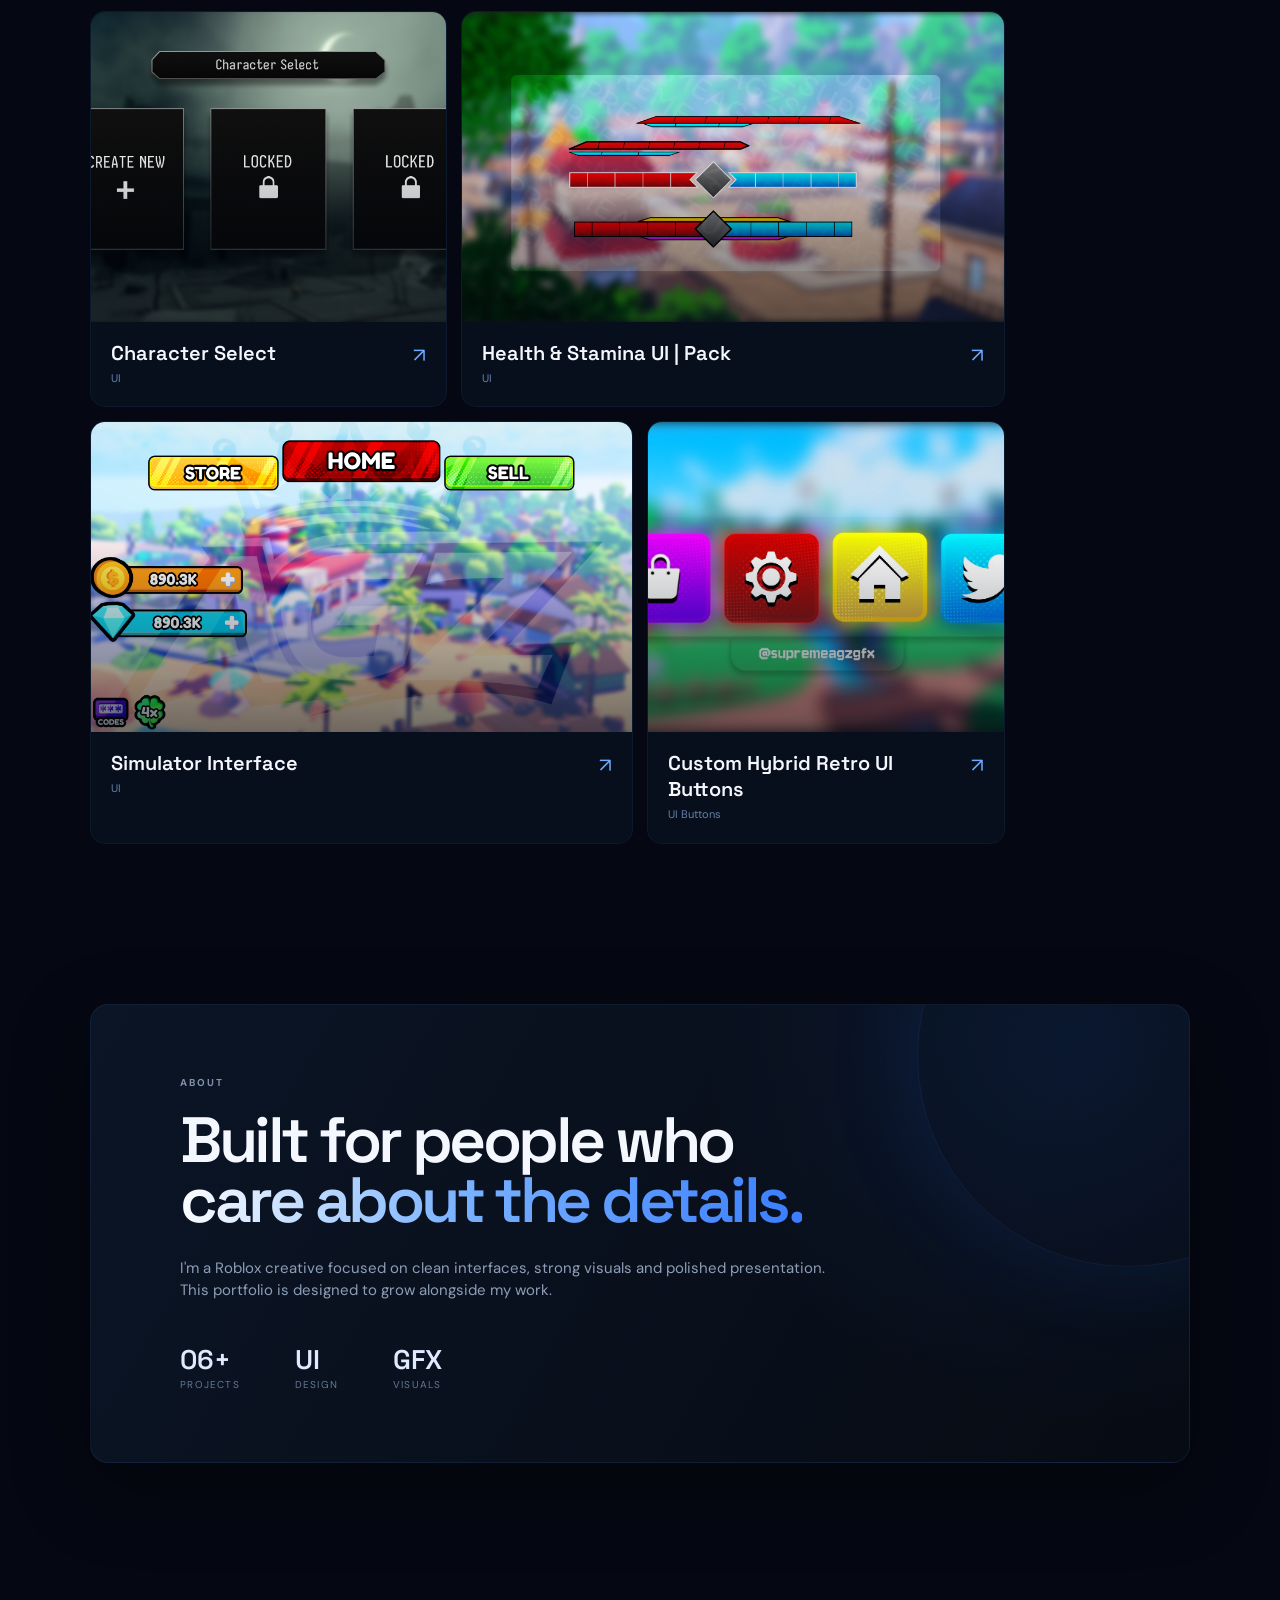
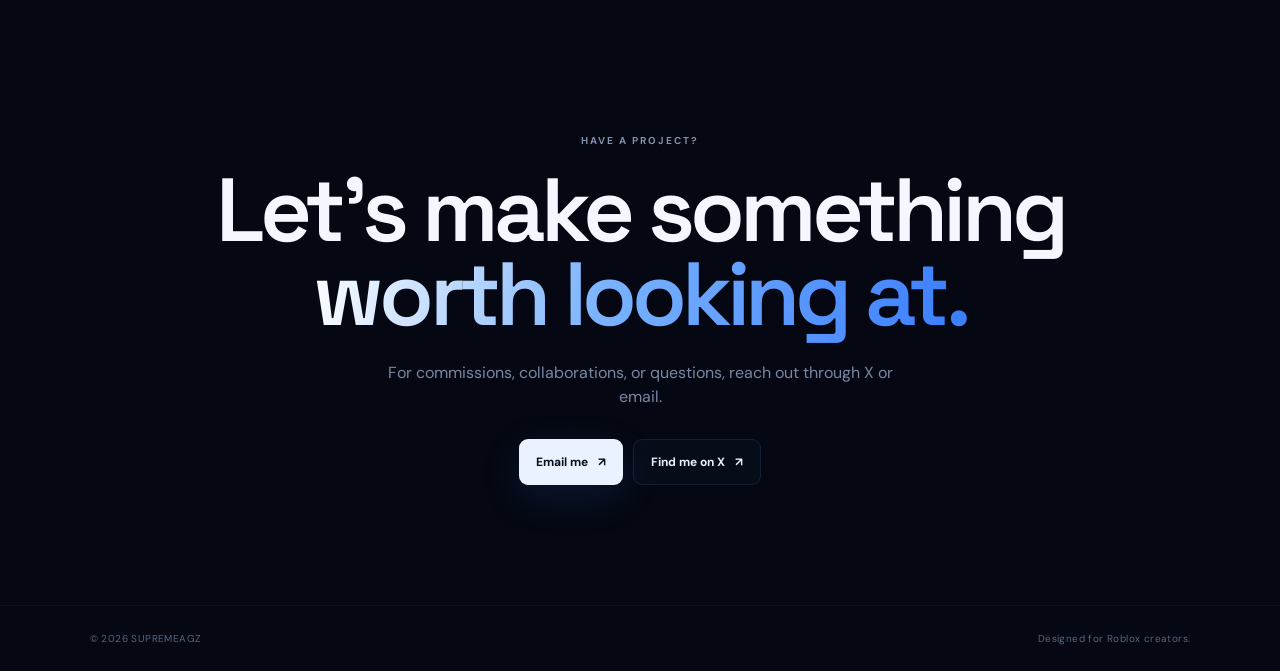
==== commit f3b959a6: "Add files via upload" ====
--- a/index.html
+++ b/index.html
@@ -125,7 +125,14 @@
     <div class="modal-backdrop" data-close-modal></div>
     <div class="modal-window">
       <button class="modal-close" data-close-modal aria-label="Close">×</button>
-      <div class="modal-image-wrap"><img id="modal-image" alt=""></div>
+      <div class="modal-image-wrap" id="modal-media-wrap">
+        <img id="modal-image" alt="">
+        <video id="modal-video" controls playsinline preload="metadata" hidden></video>
+        <button class="media-nav media-prev" id="media-prev" type="button" aria-label="Previous media">‹</button>
+        <button class="media-nav media-next" id="media-next" type="button" aria-label="Next media">›</button>
+        <div class="media-counter" id="media-counter" aria-live="polite"></div>
+      </div>
+      <div class="media-dots" id="media-dots" aria-label="Media slides"></div>
       <div class="modal-info">
         <p class="eyebrow" id="modal-category"></p>
         <h3 id="modal-title"></h3>
--- a/style.css
+++ b/style.css
@@ -23,3 +23,16 @@
 @media(max-width:900px){.site-header nav{display:none}.hero{min-height:720px;padding-top:80px}.hero-art{opacity:.5;right:-20%;width:75vw}.hero-copy{max-width:650px}.project,.project:nth-child(3n){grid-column:span 12}.section-heading{display:block}.section-note{margin-top:18px}.about-panel{padding:50px 7vw}.hero-pfp-wrap{width:210px;height:210px}.hero-pfp{width:200px;height:200px}.orbit-one{width:330px;height:330px}.orbit-two{width:480px;height:480px}}
 @media(max-width:600px){.site-header{padding:0 5vw}.header-cta{display:none}.hero{padding:70px 5vw 60px;min-height:720px}.hero h1{font-size:49px}.hero-art{right:-42%;top:170px;width:105vw;opacity:.38}.hero-pfp-wrap{width:185px;height:185px}.hero-pfp{width:176px;height:176px}.hero-card{width:105px;height:135px;padding:13px}.hero-card b{font-size:32px}.card-a{left:5%}.card-b{right:1%}.card-c{right:15%;bottom:9%}.section{padding:90px 5vw}.project-image{height:245px}.about-panel{padding:45px 6vw}.stats{gap:25px}.contact{padding:100px 5vw}.contact h2{font-size:50px}footer{padding:22px 5vw;gap:15px;flex-direction:column}.text-link{margin-right:12px}}
 @media(prefers-reduced-motion:reduce){html{scroll-behavior:auto}.reveal,.reveal.visible{transition:none;opacity:1;transform:none;filter:none}.hero-pfp-wrap,.hero-pfp-ring,.orbit,.hero-card,.hero-glow,.hero-noise,.hero-orb,.about-panel:after{animation:none}.marquee div{animation:none}}
+
+/* Project slideshow and video support */
+.modal-image-wrap{position:relative;display:grid;place-items:center;overflow:hidden}
+.modal-image-wrap img,.modal-image-wrap video{width:100%;height:100%;object-fit:contain;display:block}
+.modal-image-wrap [hidden]{display:none!important}
+.media-nav{position:absolute;top:50%;transform:translateY(-50%);width:42px;height:42px;display:grid;place-items:center;border:1px solid #ffffff30;border-radius:50%;background:#071225cc;color:#fff;font-size:30px;line-height:1;cursor:pointer;z-index:2;transition:background .2s ease,border-color .2s ease}
+.media-nav:hover{background:#1769e8;border-color:#65a4ff}
+.media-prev{left:16px}.media-next{right:16px}
+.media-counter{position:absolute;right:16px;bottom:14px;padding:5px 9px;border:1px solid #ffffff20;border-radius:99px;background:#050b18cc;color:#fff;font-size:11px;z-index:2}
+.media-dots{display:flex;justify-content:center;gap:8px;padding:13px 0 0;background:#0c0e11}
+.media-dot{width:7px;height:7px;padding:0;border:0;border-radius:99px;background:#ffffff35;cursor:pointer;transition:width .2s ease,background .2s ease}
+.media-dot.active{width:22px;background:#4b91ff}
+@media(max-width:600px){.media-nav{width:36px;height:36px;font-size:25px}.media-prev{left:9px}.media-next{right:9px}}
